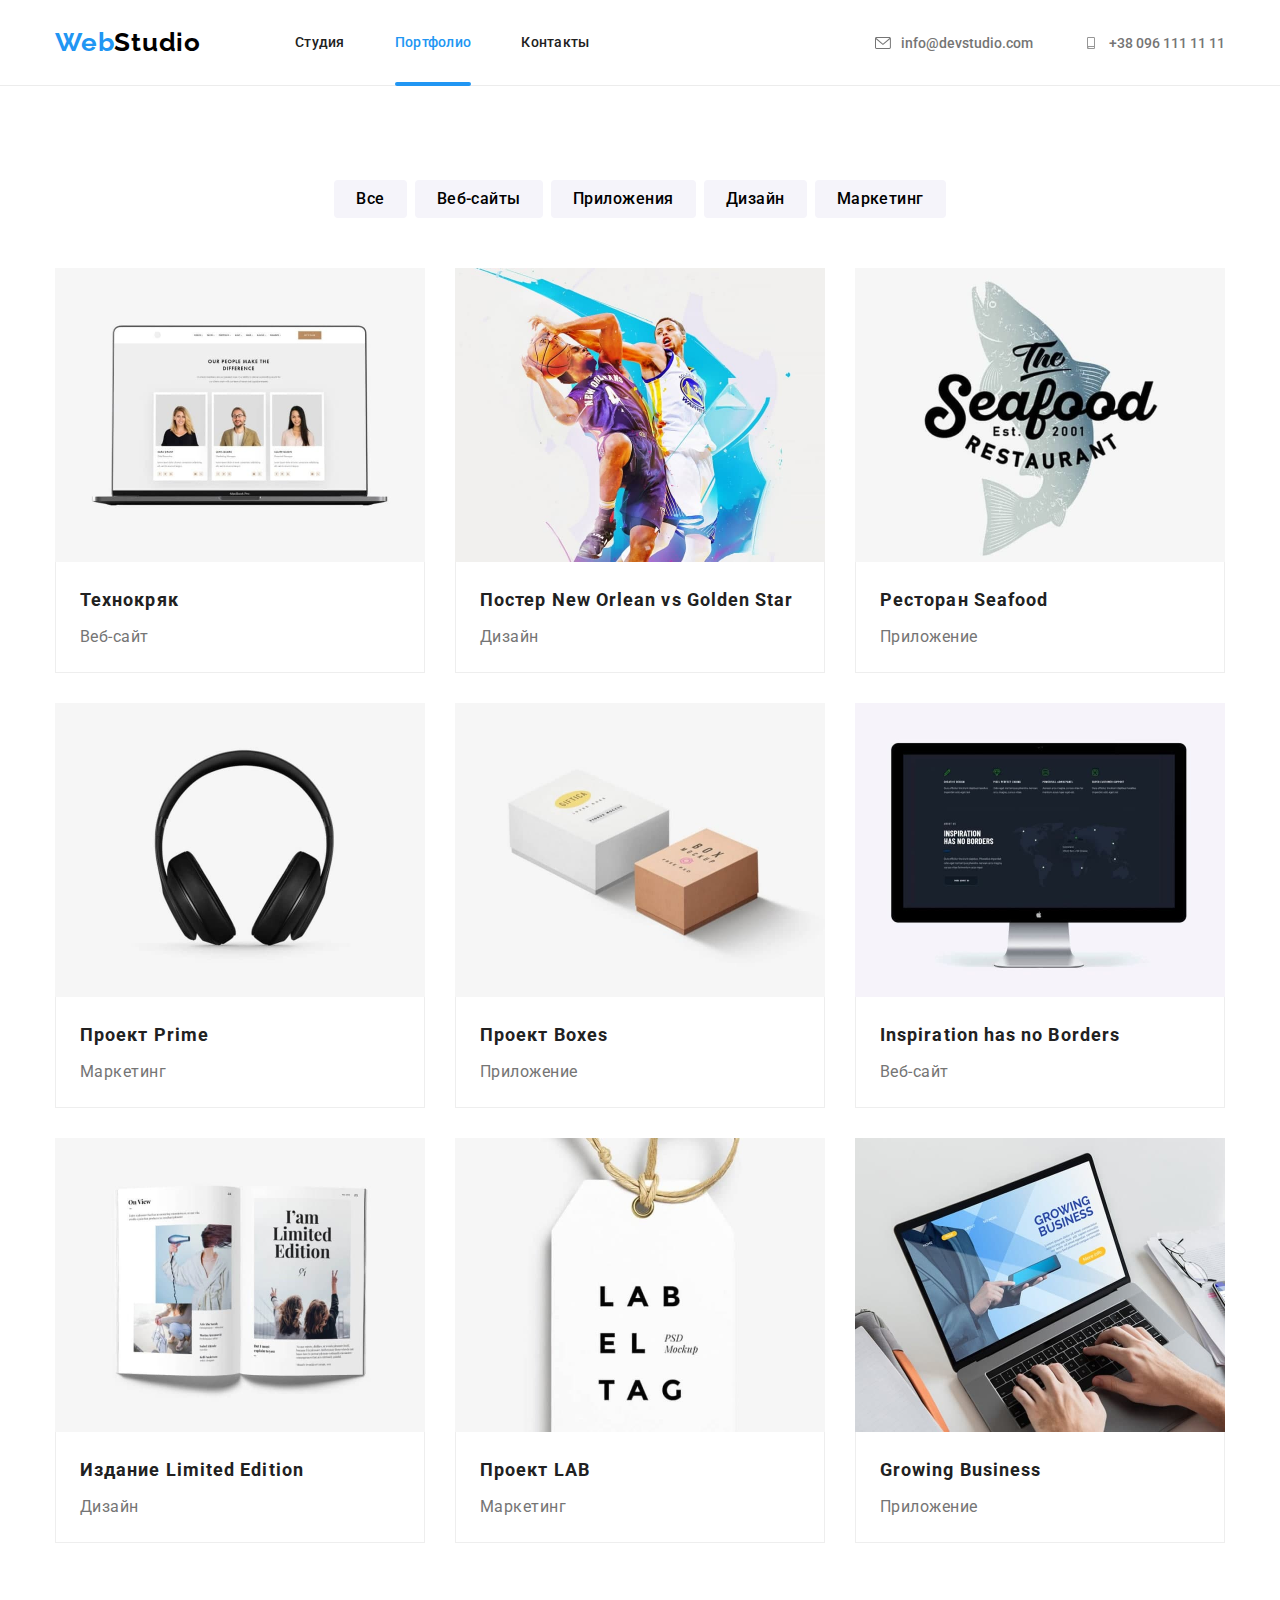
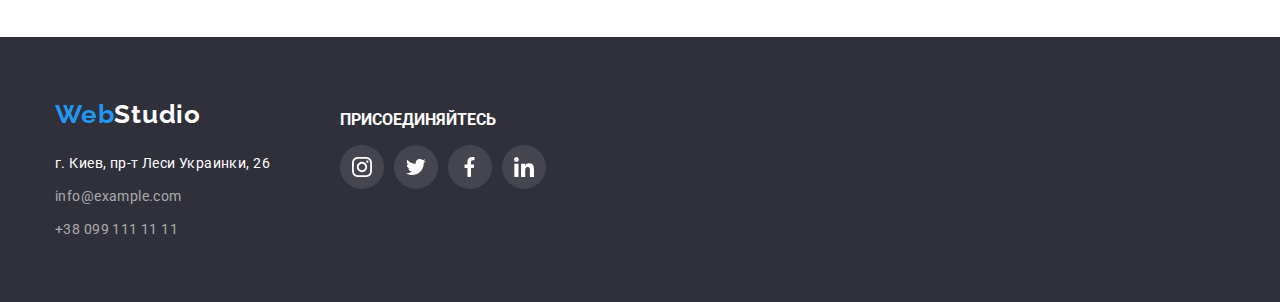
==== portfolio.html @ 5f4a39ab "taks" ====
<!DOCTYPE html>
<html lang="en">
  <head>
    <meta charset="UTF-8" />
    <meta http-equiv="X-UA-Compatible" content="IE=edge" />
    <meta name="viewport" content="width=device-width, initial-scale=1.0" />
    <title>Document</title>
    <link
      rel="stylesheet"
      href="https://cdnjs.cloudflare.com/ajax/libs/modern-normalize/1.1.0/modern-normalize.css"
      integrity="sha512-Y0MM+V6ymRKN2zStTqzQ227DWhhp4Mzdo6gnlRnuaNCbc+YN/ZH0sBCLTM4M0oSy9c9VKiCvd4Jk44aCLrNS5Q=="
      crossorigin="anonymous"
      referrerpolicy="no-referrer"
    />
    <link
      rel="stylesheet"
      href="https://cdnjs.cloudflare.com/ajax/libs/animate.css/4.1.1/animate.min.css"
    />

    <link rel="stylesheet" href="./css/styles-new.css" />
  </head>
  <body>
    <header class="header">
      <div class="container header-info">
        <nav class="menu">
          <a class="webstudio" href="./index.html"
            >Web<span class="colorstudio-top">Studio</span></a
          >
          <ul class="ul-menu">
            <li class="li-head-button">
              <a class="head-button" href="./index.html">Студия</a>
            </li>
            <li class="li-head-button">
              <a class="head-button active" href="./portfolio.html"
                >Портфолио</a
              >
            </li>
            <li class="li-head-button">
              <a class="head-button" href="">Контакты</a>
            </li>
          </ul>
        </nav>

        <ul class="head-cotacts">
          <li class="head-cotacts-li">
            <a class="contacts-top" href="mailto:info@devstudio.com">
              <svg class="icons-contacts">
                <use class="test" href="./img/symbol-defs.svg#icon-mail"></use>
              </svg>
              info@devstudio.com
            </a>
          </li>
          <li class="head-cotacts-li">
            <a class="contacts-top" href="tel:+380961111111">
              <svg class="icons-contacts">
                <use
                  class="test"
                  href="./img/symbol-defs.svg#icon-phone-norm"
                ></use>
              </svg>
              +38 096 111 11 11
            </a>
          </li>
        </ul>
      </div>
    </header>

    <main>
      <section class="section portfolio">
        <div class="container">
          <ul class="button-list">
            <li class="button-li">
              <button class="button-class" type="button">Все</button>
            </li>
            <li class="button-li">
              <button class="button-class" type="button">Веб-сайты</button>
            </li>
            <li class="button-li">
              <button class="button-class" type="button">Приложения</button>
            </li>
            <li class="button-li">
              <button class="button-class" type="button">Дизайн</button>
            </li>
            <li class="button-li">
              <button class="button-class" type="button">Маркетинг</button>
            </li>
          </ul>

          <ul class="pic-list">
            <li class="portfolio-box">
              <a>
                <div class="portfolio-box-div animate__animated">
                  <img
                    class="portfolio-box-img"
                    src="./img/technokryak.jpg"
                    alt="technokryak pic"
                    width="370"
                    height="294"
                  />
                  <div
                    class="image-overlay animate__animated animate__slideInUp"
                  >
                    <p class="portfolio-pic-hover-p">
                      Технокряк это современная площадка распространения
                      коронавируса. Компании используют эту платформу для
                      цифрового шпионажа и атак на защищённые сервера
                      конкурентов.
                    </p>
                  </div>
                </div>
                <div class="box-text">
                  <h3 class="h3-pics">Технокряк</h3>
                  <p class="p-pics">Веб-сайт</p>
                </div>
              </a>
            </li>
            <li class="portfolio-box">
              <a>
                <div class="portfolio-box-div animate__animated">
                  <img
                    class="portfolio-box-img"
                    src="./img/poster.jpg"
                    alt="poster pic"
                    width="370"
                    height="294"
                  />
                  <div
                    class="image-overlay animate__animated animate__slideInUp"
                  >
                    <p class="portfolio-pic-hover-p">
                      Технокряк это современная площадка распространения
                      коронавируса. Компании используют эту платформу для
                      цифрового шпионажа и атак на защищённые сервера
                      конкурентов.
                    </p>
                  </div>
                </div>
                <div class="box-text">
                  <h3 class="h3-pics">Постер New Orlean vs Golden Star</h3>
                  <p class="p-pics">Дизайн</p>
                </div>
              </a>
            </li>
            <li class="portfolio-box">
              <a>
                <div class="portfolio-box-div animate__animated">
                  <img
                    class="portfolio-box-img"
                    src="./img/seafood.jpg"
                    alt="seafood pic"
                    width="370"
                    height="294"
                  />
                  <div
                    class="image-overlay animate__animated animate__slideInUp"
                  >
                    <p class="portfolio-pic-hover-p">
                      Технокряк это современная площадка распространения
                      коронавируса. Компании используют эту платформу для
                      цифрового шпионажа и атак на защищённые сервера
                      конкурентов.
                    </p>
                  </div>
                </div>

                <div class="box-text">
                  <h3 class="h3-pics">Ресторан Seafood</h3>
                  <p class="p-pics">Приложение</p>
                </div>
              </a>
            </li>
            <li class="portfolio-box">
              <a>
                <div class="portfolio-box-div animate__animated">
                  <img
                    class="portfolio-box-img"
                    src="./img/headphones.jpg"
                    alt="headphones pic"
                    width="370"
                    height="294"
                  />
                  <div
                    class="image-overlay animate__animated animate__slideInUp"
                  >
                    <p class="portfolio-pic-hover-p">
                      Технокряк это современная площадка распространения
                      коронавируса. Компании используют эту платформу для
                      цифрового шпионажа и атак на защищённые сервера
                      конкурентов.
                    </p>
                  </div>
                </div>

                <div class="box-text">
                  <h3 class="h3-pics">Проект Prime</h3>
                  <p class="p-pics">Маркетинг</p>
                </div>
              </a>
            </li>
            <li class="portfolio-box">
              <a>
                <div class="portfolio-box-div animate__animated">
                  <img
                    class="portfolio-box-img"
                    src="./img/boxes.jpg"
                    alt="boxes pic"
                    width="370"
                    height="294"
                  />
                  <div
                    class="image-overlay animate__animated animate__slideInUp"
                  >
                    <p class="portfolio-pic-hover-p">
                      Технокряк это современная площадка распространения
                      коронавируса. Компании используют эту платформу для
                      цифрового шпионажа и атак на защищённые сервера
                      конкурентов.
                    </p>
                  </div>
                </div>

                <div class="box-text">
                  <h3 class="h3-pics">Проект Boxes</h3>
                  <p class="p-pics">Приложение</p>
                </div>
              </a>
            </li>
            <li class="portfolio-box">
              <a>
                <div class="portfolio-box-div animate__animated">
                  <img
                    class="portfolio-box-img"
                    src="./img/appletop.jpg"
                    alt="appletop pic"
                    width="370"
                    height="294"
                  />
                  <div
                    class="image-overlay animate__animated animate__slideInUp"
                  >
                    <p class="portfolio-pic-hover-p">
                      Технокряк это современная площадка распространения
                      коронавируса. Компании используют эту платформу для
                      цифрового шпионажа и атак на защищённые сервера
                      конкурентов.
                    </p>
                  </div>
                </div>

                <div class="box-text">
                  <h3 class="h3-pics">Inspiration has no Borders</h3>
                  <p class="p-pics">Веб-сайт</p>
                </div>
              </a>
            </li>
            <li class="portfolio-box">
              <a>
                <div class="portfolio-box-div animate__animated">
                  <img
                    class="portfolio-box-img"
                    src="./img/book.jpg"
                    alt="book pic"
                    width="370"
                    height="294"
                  />
                  <div
                    class="image-overlay animate__animated animate__slideInUp"
                  >
                    <p class="portfolio-pic-hover-p">
                      Технокряк это современная площадка распространения
                      коронавируса. Компании используют эту платформу для
                      цифрового шпионажа и атак на защищённые сервера
                      конкурентов.
                    </p>
                  </div>
                </div>

                <div class="box-text">
                  <h3 class="h3-pics">Издание Limited Edition</h3>
                  <p class="p-pics">Дизайн</p>
                </div>
              </a>
            </li>
            <li class="portfolio-box">
              <a>
                <div class="portfolio-box-div animate__animated">
                  <img
                    class="portfolio-box-img"
                    src="./img/tag.jpg"
                    alt="tag pic"
                    width="370"
                    height="294"
                  />
                  <div
                    class="image-overlay animate__animated animate__slideInUp"
                  >
                    <p class="portfolio-pic-hover-p">
                      Технокряк это современная площадка распространения
                      коронавируса. Компании используют эту платформу для
                      цифрового шпионажа и атак на защищённые сервера
                      конкурентов.
                    </p>
                  </div>
                </div>

                <div class="box-text">
                  <h3 class="h3-pics">Проект LAB</h3>
                  <p class="p-pics">Маркетинг</p>
                </div>
              </a>
            </li>
            <li class="portfolio-box">
              <a>
                <div class="portfolio-box-div animate__animated">
                  <img
                    class="portfolio-box-img"
                    src="./img/laptop.jpg"
                    alt="laptop pic"
                    width="370"
                    height="294"
                  />
                  <div
                    class="image-overlay animate__animated animate__slideInUp"
                  >
                    <p class="portfolio-pic-hover-p">
                      Технокряк это современная площадка распространения
                      коронавируса. Компании используют эту платформу для
                      цифрового шпионажа и атак на защищённые сервера
                      конкурентов.
                    </p>
                  </div>
                </div>

                <div class="box-text">
                  <h3 class="h3-pics">Growing Business</h3>
                  <p class="p-pics">Приложение</p>
                </div>
              </a>
            </li>
          </ul>
        </div>
      </section>
    </main>

    <footer class="podval">
      <div class="container footer-con">
        <div class="div-button-and-adress">
          <a class="lowwebstudio" href="./index.html"
            >Web<span class="webstudio-low">Studio</span></a
          >

          <address>
            <ul class="footer-adress">
              <li class="addr-prop">
                <p>г. Киев, пр-т Леси Украинки, 26</p>
              </li>

              <li class="li-footer">
                <a class="footer-adress-prop" href="mailto:info@devstudio.com"
                  >info@example.com</a
                >
              </li>

              <li class="li-footer">
                <a class="footer-adress-prop" href="tel:+380961111111"
                  >+38 099 111 11 11</a
                >
              </li>
            </ul>
          </address>
        </div>
        <div class="join-us">
          <p class="p-join-us">ПРИСОЕДИНЯЙТЕСЬ</p>
          <ul class="social-links-list-footer">
            <li>
              <a class="buttons-social-links-footer" href="">
                <svg class="icons-social-links-footer">
                  <use href="./img/symbol-defs.svg#icon-instagram"></use>
                </svg>
              </a>
            </li>
            <li>
              <a class="buttons-social-links-footer" href="">
                <svg class="icons-social-links-footer">
                  <use href="./img/symbol-defs.svg#icon-twitter"></use>
                </svg>
              </a>
            </li>
            <li>
              <a class="buttons-social-links-footer" href="">
                <svg class="icons-social-links-footer">
                  <use href="./img/symbol-defs.svg#icon-fbook"></use>
                </svg>
              </a>
            </li>
            <li>
              <a class="buttons-social-links-footer" href="">
                <svg class="icons-social-links-footer">
                  <use href="./img/symbol-defs.svg#icon-in"></use>
                </svg>
              </a>
            </li>
          </ul>
        </div>
      </div>
    </footer>
  </body>
</html>
---- css/styles-new.css ----
/*  =============TECH PART==============  */

@import url("https://fonts.googleapis.com/css2?family=Raleway:wght@700&family=Roboto:wght@400;500;700;900&display=swap");
:root {
  --black-color: black;
  --white-color: #ffffff;
  --hover-color: #2196f3;
  --h-color: #212121;
  --bg-color: #2f303a;
  --border-solid: #ececec;
  --content-color: #757575;
  --color-boxshadow: rgba(0, 0, 0, 0.15);
  --our-team-bg: #f5f4fa;
  --button-color: #2196f3;
  --button-hover: #188ce8;
  --footer-contacts: rgba(255, 255, 255, 0.6);
  --box-shadow-one: rgba(0, 0, 0, 0.12);
  --box-shadow-two: rgba(0, 0, 0, 0.14);
  --box-shadow-three: rgba(0, 0, 0, 0.2);
  --footer-links-bg: rgba(255, 255, 255, 0.1);
  --for-small-pics: #afb1b8;
}

*,
*::after,
*::before {
  box-sizing: border-box;
}

h1,
h2,
h3,
h4,
h5,
h6,
p {
  margin-top: 0;
}

.list {
  list-style: none;
  padding-left: 0;
  margin: 0;
}

.link {
  text-decoration: none;
  color: inherit;
}

img {
  display: block;
  max-width: 100%;
  height: auto;
}

ul {
  list-style-type: none;
  margin-top: 0px;
  margin-bottom: 0px;
  margin-left: 0; /* Отступ слева в браузере IE и Opera */
  padding-left: 0; /* Отступ слева в браузере Firefox, Safari, Chrome */
}

p {
  display: block;
  margin-block-start: 0;
  margin-block-end: 0;
  margin-inline-start: 0px;
  margin-inline-end: 0px;
  font-family: -apple-system, BlinkMacSystemFont, "Segoe UI", Roboto, Oxygen,
    Ubuntu, Cantarell, "Open Sans", "Helvetica Neue", sans-serif;
  letter-spacing: 3%;
}

body {
  font-family: "Roboto", sans-serif;
  color: var(--black-color);
  text-decoration: none;
}
/*color for 2 pages*/

.visually-hidden {
  position: absolute !important;
  clip: rect(1px 1px 1px 1px); /* IE6, IE7 */
  clip: rect(1px, 1px, 1px, 1px);
  padding: 0 !important;
  border: 0 !important;
  height: 1px !important;
  width: 1px !important;
  overflow: hidden;
}

.container {
  width: 1200px;
  margin-left: auto;
  margin-right: auto;
  padding-left: 15px;
  padding-right: 15px;
}

.section {
  padding-top: 94px;
  padding-bottom: 94px;
}

h2 {
  font-family: Roboto;
  font-style: normal;
  font-weight: bold;
  font-size: 36px;
  line-height: 136%;
  letter-spacing: 0.03em;
  white-space: nowrap;
  color: var(--h-color);
  display: flex;
  justify-content: center;
  margin-bottom: 50px;
}

/*  =============END TECH PART==============  */

/*  =============HEAD PART==============  */

.header {
  border-bottom: solid var(--border-solid) 1px;
  padding-bottom: 0px;
  padding-top: 0px;
}

.header-info {
  display: flex;
  align-items: center;
  justify-content: space-between;
}

.menu {
  display: flex;
  padding-top: 25px;
  padding-bottom: 25px;
}

.head-cotacts {
  display: flex;
  padding-top: 32px;
  padding-bottom: 32px;
}

.head-cotacts-li {
  margin-right: 50px;
}

.head-cotacts-li:last-child {
  margin-right: 0px;
}

.head-button {
  text-decoration: none;
  font-family: Roboto;
  font-style: normal;
  font-weight: 500;
  line-height: 136%;
  letter-spacing: 0.02em;
  font-size: 14px;
  color: var(--h-color);

  display: flex;
  transition-property: color;
  transition-duration: 250ms;
  transition-timing-function: cubic-bezier(0.4, 0, 0.2, 1);
}

.active {
  color: var(--hover-color);
  text-decoration: none;
  font-family: Roboto;
  font-style: normal;
  font-weight: 500;
  line-height: 136%;
  letter-spacing: 0.02em;
  font-size: 14px;
}

.active::after {
  display: block;
  position: absolute;
  left: 0; /*изменить на right:0;, чтобы изменить направление подчёркивания */
  width: 0; /*задаём длинну линии до наведения курсора*/
  height: 2px; /*задаём ширину линии*/
  background-color: var(--button-color); /*задаём цвет линии*/
  content: "";
  height: 4px;
  top: 49px;
  width: 100%;
  transition: width;
  border-radius: 2px;
}

.head-button:hover,
.head-button:focus {
  color: var(--hover-color);
}

.li-head-button {
  margin-right: 50px;
  display: flex;
  position: relative;
}

.li-head-button:last-child {
  margin-right: 0px;
}

.ul-menu {
  display: flex;
  align-items: center;
  padding-left: 0;
  margin: 0px;
}

.li-menu {
  display: flex;
  justify-content: space-between;
}

.contacts-top {
  color: var(--content-color);
  white-space: nowrap;
  text-decoration: none;
  font-size: 14px;
  font-weight: 500;
  display: flex;
  justify-content: center;
  align-items: center;
  transition-property: color;
  transition-duration: 250ms;
  transition-timing-function: cubic-bezier(0.4, 0, 0.2, 1);
}

.contacts-top:hover,
.contacts-top:focus {
  color: var(--hover-color);
}

.contacts-top:hover .icons-contacts {
  fill: var(--hover-color);
}

.contacts-top:focus .icons-contacts {
  fill: var(--hover-color);
}

.active {
  color: var(--hover-color);
}

.webstudio {
  text-decoration: none;
  font-family: Raleway;
  font-style: normal;
  font-weight: bold;
  font-size: 26px;
  line-height: 136%;
  letter-spacing: 0.03em;
  color: var(--hover-color);
  display: flex;
}

.colorstudio-top {
  color: var(--black-color);
  margin-right: 94px;
}

.icons-contacts {
  width: 16px;
  height: 12px;
  margin-right: 10px;
  fill: var(--content-color);
  transition-property: fill;
  transition-duration: 250ms;
  transition-timing-function: cubic-bezier(0.4, 0, 0.2, 1);
}

.icons-contacts:hover {
  fill: var(--hover-color);
}

/*  =============END HEAD PART==============  */

/*  =============HERO PART==============  */

.button-main {
  background: var(--button-color);
  box-shadow: 0px 4px 4px var(--color-boxshadow);
  border-radius: 4px;
  cursor: pointer;
  font-family: Roboto;
  font-style: normal;
  font-weight: 500;
  font-size: 16px;
  line-height: 187%;
  white-space: nowrap;
  text-align: center;
  letter-spacing: 0.03em;
  border: 0px;
  color: var(--white-color);
  width: 200px;
  height: 50px;
}

.button-main:hover {
  background: #188ce8;
  box-shadow: 0px 4px 4px rgba(0, 0, 0, 0.15);
  border-radius: 4px;
}

.hero-content {
  padding-left: 250px;
  padding-right: 250px;
  display: flex;
  flex-direction: column;
  align-items: center;
  justify-content: space-between;
}

.hero-section {
  background-image: linear-gradient(rgba(255, 255, 255, 0), rgba(0, 0, 0, 0.4)),
    url("/img/hero-bg.jpeg");
  background-size: cover;
  padding-top: 200px;
  padding-bottom: 200px;
}

.texthello {
  font-family: Roboto;
  font-style: normal;
  font-weight: 900;
  font-size: 44px;
  line-height: 136%;
  margin-bottom: 30px;
  text-align: center;
  letter-spacing: 0.06em;
  text-transform: uppercase;
  color: var(--white-color);
}

/*  =========MODAL PART==============  */

.backdrop {
  position: fixed;
  top: 0;
  left: 0;
  z-index: 100;
  width: 100%;
  height: 100%;
  background-color: rgba(0, 0, 0, 0.5);

  opacity: 1;
  visibility: visible;
  pointer-events: auto;

  transition: opacity 500ms linear, visibility 500ms linear;
}



.backdrop.is-hidden {
  opacity: 0;
  visibility: hidden;
  pointer-events: none;
}

.modal {
  position: absolute;
  top: 50%;
  left: 50%;
  transform: translate(-50%, -50%);
  width: 528px;
  height: 580px;
  background-color: #ffffff;
  padding: 40px;

}

.close-btn {
  position: absolute;
  display: flex;
  justify-content: center;
  align-items: center;
  top: 8px;
  right: 8px;
  width: 30px;
  height: 30px;
  border-radius: 50%;
  border: 1px solid rgba(0, 0, 0, 0.1);
  background-color: transparent;
  cursor: pointer;
  padding: 0;
}

.modal-button-close-prop {
  fill: var(--black-color);
  display: inline;
  width: 11px;
  height: 11px;
  margin: 0px;
}

.modal-form {
  display: flex;
  flex-direction: column;
  justify-content: center;
  align-content: center;

}

.modal-form .modal-form-btn {
  align-items: center;
}



.modal-form-head {
  font-family: Roboto;
  font-style: normal;
  font-weight: bold;
  font-size: 20px;
  line-height: 23px;
  text-align: center;
  letter-spacing: 0.03em;
  color: var(--h-color);
  margin-bottom: 12px;
}


.modal-form-field {
  font-family: Roboto;
font-style: normal;
font-weight: normal;
font-size: 12px;
line-height: 14px;
letter-spacing: 0.01em;
color: var(--content-color);

}

.modal-form-field + .modal-form-field {
  margin-top: 10px;
}

.modal-form-field-content {
  display: block;
  position: relative;
  margin-top: 4px;

}

.modal-form-input {
  width: 100%;
  height: 40px;
  border: 1px solid #303030;
  padding-left: 42px;
  transition: border-color 250ms linear;
}

.modal-form-input:focus {
  outline: none;
  border-color: var(--accent-color);
}



.modal-input-icons {
  position: absolute;
  left: 12px;
  top: 50%;
  transform: translateY(-50%);
  width: 18px;
  height: 18px;
  transition: background-color 250ms linear;
  fill: var(--h-color);
}

.modal-form-input:focus + .modal-form-icon {
  background-color: var(--accent-color);
}

.modal-form-message {
  width: 100%;
  height: 120px;
  resize: none;
  margin-top: 6px;
  padding: 12px 16px 12px 16px;
  transition: border-color 250ms linear;
  margin-bottom: 20px;
}

.modal-form-message:focus {
  outline: none;
  border-color: var(--accent-color);
}

.modal-form-message::placeholder {
  color: rgba(117, 117, 117, 0.5);
}

.modal-form-check-label::before {
  display: block;
  content: "";
  width: 20px;
  height: 20px;
  cursor: pointer;
  border: 1px solid #303030;
}



/*  =========END MODAL PART==============  */

/*  =============END HERO PART==============  */

/*  =============OUR BENEFITS PART==============  */

.our-benefits {
  padding-bottom: 0px;
}

.menu-feature {
  display: flex;
  justify-content: center;
  margin-left: -30px;
  margin-top: -30px;
}

.li-menu-feature {
  display: flex;
  justify-content: flex-start;
  flex-wrap: wrap;
  margin-left: 30px;
  margin-top: 30px;
  flex-basis: calc((100% - 120px) / 4);
}

.feature {
  font-family: Roboto;
  font-style: normal;
  font-weight: bold;
  font-size: 14px;
  line-height: 136%;
  white-space: nowrap;
  letter-spacing: 0.03em;
  text-transform: uppercase;
  color: var(--h-color);
  display: flex;
  justify-content: flex-start;
  margin-top: 30px;
  margin-bottom: 10px;
}

.social-links-list {
  display: flex;
  justify-content: space-between;
  flex-direction: row;
}

.div-feature-icons {
  display: flex;
  width: 270px;
  height: 120px;
  background-color: var(--our-team-bg);
  padding: 25px 102px 25px 102px;
}

.p-benefits-content {
  font-family: Roboto;
  font-style: normal;
  font-weight: normal;
  font-size: 14px;
  line-height: 171%;
  letter-spacing: 0.03em;
  color: var(--content-color);
}

/*  =============END OUR BENEFITS PART==============  */

/*  =============WHAT ARE WE DO PART==============  */

.whatarewedo-list {
  display: flex;
  justify-content: center;
  flex-wrap: wrap;
  margin-left: -30px;
  margin-top: -30px;
}

.whatarewedo-list-li {
  display: flex;
  flex-wrap: wrap;
  margin-left: 30px;
  margin-top: 30px;
  flex-basis: calc((100% - 90px) / 3);
  position: relative;
}

.whatarewedo-list-li-div {
  width: 100%;
  height: 70px;
  position: absolute;
  top: 224px;
  background: rgba(47, 48, 58, 0.8);
  display: flex;
  justify-content: center;
  align-items: center;
}
.whatarewedo-list-li-div-p {
  text-transform: uppercase;
  font-family: Roboto;
  font-style: normal;
  font-weight: bold;
  font-size: 14px;
  line-height: 16px;
  text-align: center;
  letter-spacing: 0.03em;
  color: var(--white-color);
}
/*  =============END WHAT ARE WE DO PART==============  */

/*  =============OUR TEAM PART==============  */
.sectionourteam {
  background-color: var(--our-team-bg);
}

.menu-people {
  display: flex;
  flex-wrap: wrap;
  margin-left: -30px;
  margin-top: -30px;
}

.name-box {
  background: var(--white-color);
  box-shadow: 0px 1px 3px var(--box-shadow-one),
    0px 1px 1px var(--box-shadow-two), 0px 2px 1px var(--box-shadow-three);
  border-radius: 0px 0px 4px 4px;
  margin-left: 30px;
  margin-top: 30px;
  flex-basis: calc((100% - 120px) / 4);
}

.div-name-box {
  padding: 30px 32px 30px 32px;
}

.name {
  font-family: Roboto;
  font-style: normal;
  font-weight: 500;
  font-size: 16px;
  line-height: 136%;
  /* identical to box height */
  white-space: nowrap;
  text-align: center;
  letter-spacing: 0.03em;
  margin-bottom: 10px;
  color: var(--h-color);
}

.position {
  font-family: Roboto;
  font-style: normal;
  font-weight: normal;
  font-size: 16px;
  line-height: 136%;
  white-space: nowrap;
  text-align: center;
  letter-spacing: 0.03em;
  color: var(--content-color);
  margin-bottom: 16px;
}

.icons-social-links {
  fill: var(--for-small-pics);
  width: 20px;
  height: 20px;
}

.social-links-list {
  margin-right: 10px;
}

.social-links-list:last-child {
  margin-right: 0px;
}

.buttons-social-links:hover .icons-social-links {
  fill: var(--white-color);
}

/*  =============END OUR TEAM PART==============  */

/*  =============OUR CLIENTS PART==============  */

.section-clients {
  display: flex;
  flex-wrap: wrap;
  margin-left: -30px;
  margin-top: -30px;
}

.client-links {
  display: flex;
  justify-content: center;
  align-items: center;
  margin-left: 30px;
  margin-top: 30px;
  flex-basis: calc((100% - 180px) / 6);
}

.icons-clients {
  width: 106px;
  height: 60px;
  fill: var(--for-small-pics);
  display: flex;
  transition-property: fill, border;
  transition-duration: 250ms;
  transition-timing-function: cubic-bezier(0.4, 0, 0.2, 1);
}

.client-links-border {
  width: 170px;
  height: 92px;
  border: 1px solid var(--for-small-pics);
  border-radius: 4px;
  display: flex;
  justify-content: center;
  align-items: center;
  transition-property: fill, border;
  transition-duration: 250ms;
  transition-timing-function: cubic-bezier(0.4, 0, 0.2, 1);
}

.client-links:hover .client-links-border .icons-clients {
  fill: var(--hover-color);
}

.client-links-border:hover {
  border: 1px solid var(--hover-color);
}

.buttons-social-links {
  padding: 0;
  border: none;
  border-radius: 50%;
  width: 44px;
  height: 44px;
  background-color: var(--white-color);
  display: flex;
  justify-content: center;
  align-items: center;
  cursor: pointer;
  transition-property: background-color, fill;
  transition-duration: 250ms;
  transition-timing-function: cubic-bezier(0.4, 0, 0.2, 1);
}

.buttons-social-links:hover {
  background-color: var(--hover-color);
}

/*  =============END OUR CLIENTS PART==============  */

/*  =============FOOTER PART==============  */
.podval {
  background-color: var(--bg-color);
}

.footer-con {
  padding-top: 60px;
  padding-bottom: 60px;
  display: flex;
  background-color: var(--bg-color);
}

.div-button-and-adress {
  margin-right: 70px;
}

.lowwebstudio {
  text-decoration: none;
  font-family: Raleway;
  font-style: normal;
  font-weight: bold;
  font-size: 26px;
  line-height: 136%;
  /* identical to box height */
  display: flex;
  letter-spacing: 0.03em;
  color: var(--hover-color);
}

.webstudio-low {
  color: white;
}

.addr-prop {
  font-family: Roboto;
  font-style: normal;
  font-weight: normal;
  font-size: 14px;
  line-height: 171%;
  /* or 171% */
  letter-spacing: 0.03em;
  color: var(--white-color);
  transition-property: color;
  transition-duration: 250ms;
}

.footer-adress {
  margin-top: 20px;
}

.li-footer {
  margin-top: 9px;
}

.footer-adress-prop {
  text-decoration: none;
  font-family: Roboto;
  font-style: normal;
  font-weight: normal;
  font-size: 14px;
  line-height: 171%;
  letter-spacing: 0.03em;
  color: var(--footer-contacts);
  transition-timing-function: cubic-bezier(0.4, 0, 0.2, 1);
}
/* footer end*/

.footer-adress-prop:hover,
.footer-adress-prop:focus {
  color: var(--hover-color);
}

.p-join-us {
  width: 145px;
  height: 16px;
  font-weight: 700;
  line-height: 136%;
  margin-bottom: 20px;
  color: var(--white-color);
  margin-top: 12px;
}

.buttons-social-links-footer {
  padding: 0;
  border: none;
  border-radius: 50%;
  width: 44px;
  height: 44px;
  background-color: var(--footer-links-bg);
  display: flex;
  justify-content: center;
  align-items: center;
  cursor: pointer;
  margin-right: 10px;
  transition-property: background-color;
  transition-duration: 250ms;
  transition-timing-function: cubic-bezier(0.4, 0, 0.2, 1);
}

.social-links-list-footer {
  display: flex;
  padding: 0px;
}

.icons-social-links-footer {
  fill: var(--white-color);
  width: 20px;
  height: 20px;
  transition-property: color;
  transition-duration: 250ms;
  transition-timing-function: cubic-bezier(0.4, 0, 0.2, 1);
}

.buttons-social-links-footer:hover {
  background-color: var(--hover-color);
}

/*=============================PORTFOLIO===================================*/

.button-class {
  background: var(--our-team-bg);
  border-radius: 4px;
  font-family: Roboto;
  font-style: normal;
  font-weight: 500;
  font-size: 16px;
  line-height: 162%;
  /* identical to box height, or 162% */
  padding: 6px 22px 6px 22px;
  text-align: center;
  letter-spacing: 0.03em;
  border: 0px;
  color: var(--black-color);
  cursor: pointer;
  transition-property: background, color, box-shadow, border-radius;
  transition-duration: 250ms;
  transition-timing-function: cubic-bezier(0.4, 0, 0.2, 1);
}

.button-class:hover,
.button-class:focus {
  background: var(--hover-color);
  /* shadow-middle */
  color: white;
  box-shadow: 0px 3px 1px rgba(0, 0, 0, 0.1), 0px 1px 2px rgba(0, 0, 0, 0.08),
    0px 2px 2px var(--box-shadow-one);
  border-radius: 4px;
  padding: 6px 22px 6px 22px;
}

.h3-pics {
  font-family: Roboto;
  font-style: normal;
  font-weight: bold;
  font-size: 18px;
  line-height: 200%;
  /* identical to box height, or 200% */
  margin: 0;
  letter-spacing: 0.06em;
  color: var(--h-color);
  margin-bottom: 4px;
}

.p-pics {
  font-family: Roboto;
  font-style: normal;
  font-weight: normal;
  font-size: 16px;
  line-height: 187%;
  /* identical to box height, or 187% */
  letter-spacing: 0.03em;
  color: var(--content-color);
}

.podval-portfolio {
  background: var(--bg-color);
}

.button-list {
  display: flex;
  justify-content: center;
  margin-bottom: 50px;
}

.button-li {
  margin-right: 8px;
}

.button-li:last-child {
  margin-right: 0px;
}

.pic-list {
  display: flex;
  flex-wrap: wrap;
  margin-top: -30px;
  margin-left: -30px;
}

.portfolio-box {
  background: var(--white-color);
  margin-top: 30px;
  margin-left: 30px;
  flex-basis: calc((100% - 90px) / 3);
  transition-property: box-shadow, background;
  transition-duration: 250ms;
  transition-timing-function: cubic-bezier(0.4, 0, 0.2, 1);
  position: relative;
}

.portfolio-box:hover {
  box-shadow: 0px 1px 1px rgba(0, 0, 0, 0.12), 0px 4px 4px rgba(0, 0, 0, 0.06),
    1px 4px 6px rgba(0, 0, 0, 0.16);
}

.portfolio {
  padding-top: 94px;
}

.box-text {
  padding: 20px 24px 20px 24px;
  border-left: 1px solid #eeeeee;
  border-bottom: 1px solid #eeeeee;
  border-right: 1px solid #eeeeee;
}

.portfolio-box-div {
  display: flex;
  position: relative;
}

.portfolio-pic-hover-p {
  padding: 63px 24px 63px 24px;
  font-family: Roboto;
  font-style: normal;
  font-weight: normal;
  font-size: 18px;
  line-height: 156%;
  letter-spacing: 0.03em;
  color: #ffffff;
}

.image-overlay {
  position: absolute;
  bottom: 0;
  left: 0;
  right: 0;
  overflow: hidden;
  width: 100%;
  height: 0;
  background: rgba(33, 150, 243, 0.9);
  z-index: 9;
  transition-duration: 250ms;
  transition-timing-function: cubic-bezier(0.4, 0, 0.2, 1);
}

.portfolio-box:hover .image-overlay {
  opacity: 1;
  height: 100%;
  animation-play-state: running;
}

.modal-start-p {
  font-family: Roboto;
font-style: normal;
font-weight: bold;
font-size: 20px;
line-height: 23px;
text-align: center;
letter-spacing: 0.03em;

color: #212121;
}

.modal-input-name {
  width: 100%;
}

.custom-checkbox {
  position: absolute;
  z-index: -1;
  opacity: 0;
}

.custom-checkbox+label {
  display: inline-flex;
  align-items: center;
  user-select: none;
}

.custom-checkbox+label::before {
  content: '';
  display: inline-block;
  width: 1em;
  height: 1em;
  flex-shrink: 0;
  flex-grow: 0;
  border: 1px solid #adb5bd;
  border-radius: 0.25em;
  margin-right: 0.5em;
  background-repeat: no-repeat;
  background-position: center center;
  background-size: 50% 50%;
}

.custom-checkbox:not(:disabled):not(:checked)+label:hover::before {
  border-color: #b3d7ff;
}

.custom-checkbox:not(:disabled):active+label::before {
  background-color: #b3d7ff;
  border-color: #b3d7ff;
}

.custom-checkbox:focus+label::before {
  box-shadow: 0 0 0 0.2rem rgba(0, 123, 255, 0.25);
}

.custom-checkbox:focus:not(:checked)+label::before {
  border-color: #80bdff;
}

.custom-checkbox:checked+label::before {
  border-color: #0b76ef;
  background-color: #0b76ef;
  background-image: url(./img/symbol-defs#icon-checkmark);
}

.custom-checkbox:disabled+label::before {
  background-color: #e9ecef;
}

.modal-form-checkboxarea {
  margin-bottom: 30px;
  font-family: Roboto;
font-style: normal;
font-weight: normal;
font-size: 14px;
line-height: 171%;
/* identical to box height, or 171% */

letter-spacing: 0.03em;

color: var(--content-color);
}

.modal-form-btn {
  padding: 10px 56px 10px 56px;
  font-family: Roboto;
font-style: normal;
font-weight: bold;
font-size: 16px;
line-height: 187%;
/* identical to box height, or 187% */
background-color: var(--button-color);
letter-spacing: 0.06em;
width: 200px;
height: 50px;
border-radius: 4px;
border: 0px;
color: var(--white-color);


}

.modal-btn-kostil {
  display: flex;
  justify-content: center;
}
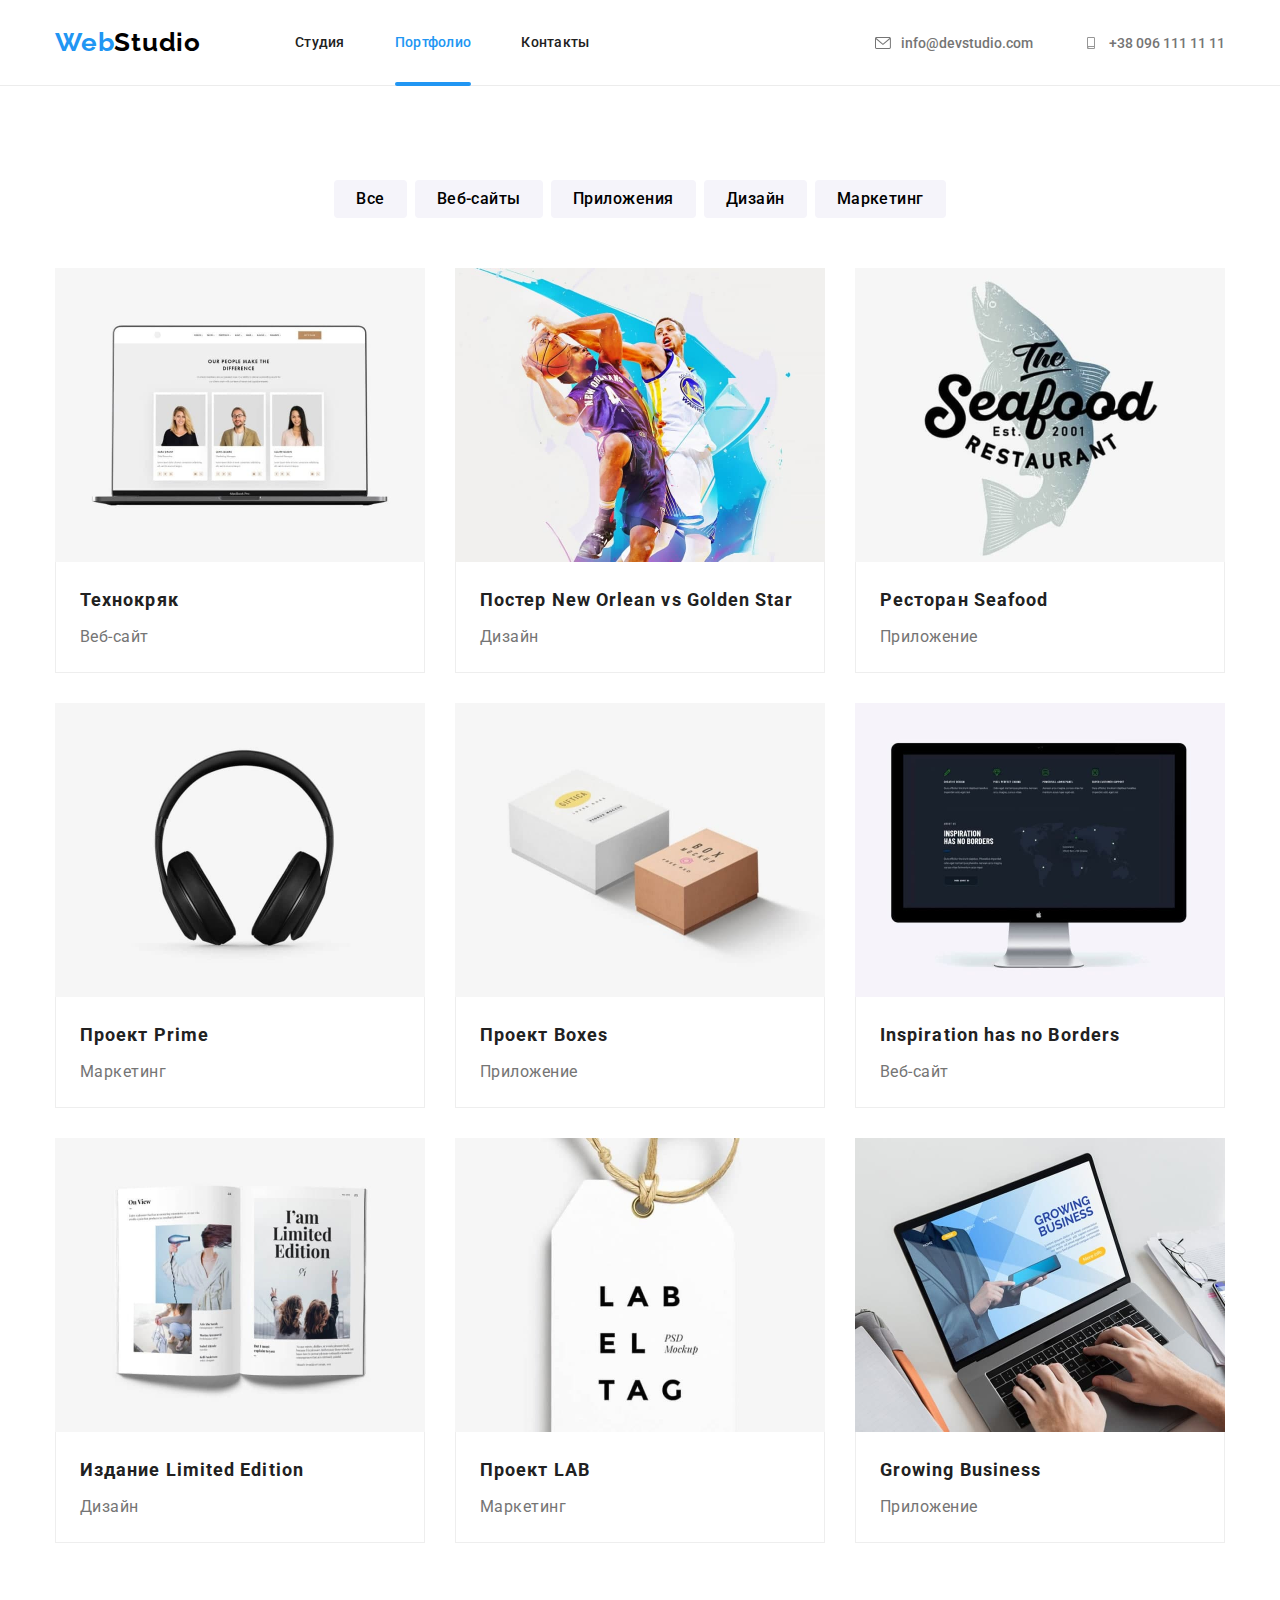
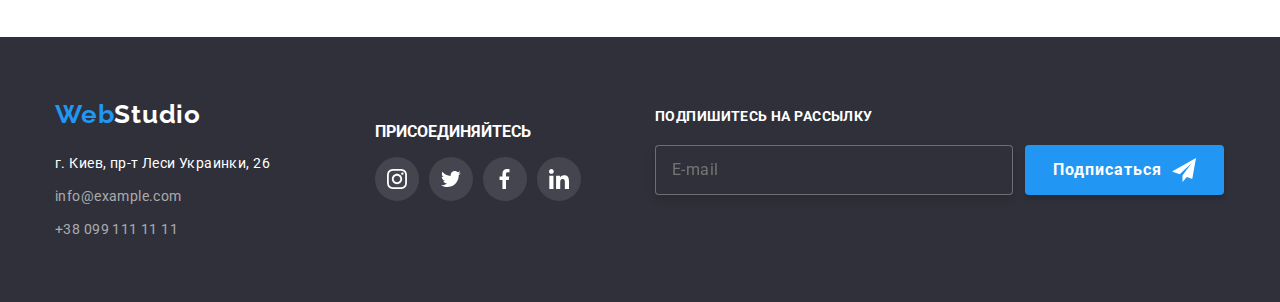
==== commit cef151b3: "forms 6.10 13:20" ====
--- a/portfolio.html
+++ b/portfolio.html
@@ -27,13 +27,12 @@
             >Web<span class="colorstudio-top">Studio</span></a
           >
           <ul class="ul-menu">
+            
             <li class="li-head-button">
-              <a class="head-button" href="./index.html">Студия</a>
+                <a class="head-button " href="./index.html">Студия</a>
             </li>
             <li class="li-head-button">
-              <a class="head-button active" href="./portfolio.html"
-                >Портфолио</a
-              >
+              <a class="head-button active" href="./portfolio.html">Портфолио</a>
             </li>
             <li class="li-head-button">
               <a class="head-button" href="">Контакты</a>
@@ -344,64 +343,94 @@
 
     <footer class="podval">
       <div class="container footer-con">
-        <div class="div-button-and-adress">
-          <a class="lowwebstudio" href="./index.html"
-            >Web<span class="webstudio-low">Studio</span></a
-          >
-
-          <address>
-            <ul class="footer-adress">
-              <li class="addr-prop">
-                <p>г. Киев, пр-т Леси Украинки, 26</p>
-              </li>
-
-              <li class="li-footer">
-                <a class="footer-adress-prop" href="mailto:info@devstudio.com"
-                  >info@example.com</a
+
+        <div class="footer-left-side">
+          <ul class="footer-ul-left-side">
+            <li class="footer-left-side-li">
+              <div class="div-button-and-adress">
+                <a class="lowwebstudio" href="./index.html"
+                  >Web<span class="webstudio-low">Studio</span></a
                 >
-              </li>
-
-              <li class="li-footer">
-                <a class="footer-adress-prop" href="tel:+380961111111"
-                  >+38 099 111 11 11</a
-                >
-              </li>
-            </ul>
-          </address>
-        </div>
-        <div class="join-us">
-          <p class="p-join-us">ПРИСОЕДИНЯЙТЕСЬ</p>
-          <ul class="social-links-list-footer">
-            <li>
-              <a class="buttons-social-links-footer" href="">
-                <svg class="icons-social-links-footer">
-                  <use href="./img/symbol-defs.svg#icon-instagram"></use>
-                </svg>
-              </a>
-            </li>
-            <li>
-              <a class="buttons-social-links-footer" href="">
-                <svg class="icons-social-links-footer">
-                  <use href="./img/symbol-defs.svg#icon-twitter"></use>
-                </svg>
-              </a>
-            </li>
-            <li>
-              <a class="buttons-social-links-footer" href="">
-                <svg class="icons-social-links-footer">
-                  <use href="./img/symbol-defs.svg#icon-fbook"></use>
-                </svg>
-              </a>
-            </li>
-            <li>
-              <a class="buttons-social-links-footer" href="">
-                <svg class="icons-social-links-footer">
-                  <use href="./img/symbol-defs.svg#icon-in"></use>
-                </svg>
-              </a>
+      
+                <address>
+                  <ul class="footer-adress">
+                    <li class="addr-prop">
+                      <p>г. Киев, пр-т Леси Украинки, 26</p>
+                    </li>
+      
+                    <li class="li-footer">
+                      <a class="footer-adress-prop" href="mailto:info@devstudio.com"
+                        >info@example.com</a
+                      >
+                    </li>
+      
+                    <li class="li-footer">
+                      <a class="footer-adress-prop" href="tel:+380961111111"
+                        >+38 099 111 11 11</a
+                      >
+                    </li>
+                  </ul>
+                </address>
+              </div>
+            </li>
+            <li class="footer-left-side-li">
+              <div class="join-us">
+                <p class="p-join-us">ПРИСОЕДИНЯЙТЕСЬ</p>
+                <ul class="social-links-list-footer">
+                  <li>
+                    <a class="buttons-social-links-footer" href="">
+                      <svg class="icons-social-links-footer">
+                        <use href="./img/symbol-defs.svg#icon-instagram"></use>
+                      </svg>
+                    </a>
+                  </li>
+                  <li>
+                    <a class="buttons-social-links-footer" href="">
+                      <svg class="icons-social-links-footer">
+                        <use href="./img/symbol-defs.svg#icon-twitter"></use>
+                      </svg>
+                    </a>
+                  </li>
+                  <li>
+                    <a class="buttons-social-links-footer" href="">
+                      <svg class="icons-social-links-footer">
+                        <use href="./img/symbol-defs.svg#icon-fbook"></use>
+                      </svg>
+                    </a>
+                  </li>
+                  <li>
+                    <a class="buttons-social-links-footer" href="">
+                      <svg class="icons-social-links-footer">
+                        <use href="./img/symbol-defs.svg#icon-in"></use>
+                      </svg>
+                    </a>
+                  </li>
+                </ul>
+              </div>
             </li>
           </ul>
         </div>
+
+        <div class="footer-right-side">
+          <form action="#" class="footer-form">
+            <p class="footer-form-right-side-p">Подпишитесь на рассылку</p>
+<div class="footer-form-right-side-mailandbut">
+<label class="footer-div-right-side-mail-label">
+    <input name="user_mail" type="email" class="footer-form-input" placeholder="E-mail" required>
+    <span class="modal-form-icon"></span>
+</label>
+<button type="submit" class="footer-form-right-side-button">Подписаться
+<svg class="footer-icon-telegram">
+  <use href="./img/symbol-defs.svg#icon-telegram">
+  </use>
+</svg>
+</button>
+</div>
+
+
+        </form>
+        </div>
+
       </div>
     </footer>
   </body>
--- a/css/styles-new.css
+++ b/css/styles-new.css
@@ -80,17 +80,6 @@
 }
 /*color for 2 pages*/
 
-.visually-hidden {
-  position: absolute !important;
-  clip: rect(1px 1px 1px 1px); /* IE6, IE7 */
-  clip: rect(1px, 1px, 1px, 1px);
-  padding: 0 !important;
-  border: 0 !important;
-  height: 1px !important;
-  width: 1px !important;
-  overflow: hidden;
-}
-
 .container {
   width: 1200px;
   margin-left: auto;
@@ -104,18 +93,21 @@
   padding-bottom: 94px;
 }
 
-h2 {
-  font-family: Roboto;
-  font-style: normal;
-  font-weight: bold;
+
+.what-are-wedoo-and-ourteam {
+  font-family: Roboto;
+  font-weight: 700;
   font-size: 36px;
-  line-height: 136%;
+  line-height: 1.36;
   letter-spacing: 0.03em;
   white-space: nowrap;
   color: var(--h-color);
   display: flex;
   justify-content: center;
   margin-bottom: 50px;
+}
+h2 {
+
 }
 
 /*  =============END TECH PART==============  */
@@ -126,6 +118,8 @@
   border-bottom: solid var(--border-solid) 1px;
   padding-bottom: 0px;
   padding-top: 0px;
+  padding-top: 25px;
+  padding-bottom: 25px;
 }
 
 .header-info {
@@ -136,14 +130,12 @@
 
 .menu {
   display: flex;
-  padding-top: 25px;
-  padding-bottom: 25px;
+
 }
 
 .head-cotacts {
   display: flex;
-  padding-top: 32px;
-  padding-bottom: 32px;
+
 }
 
 .head-cotacts-li {
@@ -157,9 +149,8 @@
 .head-button {
   text-decoration: none;
   font-family: Roboto;
-  font-style: normal;
   font-weight: 500;
-  line-height: 136%;
+  line-height: 1.36;
   letter-spacing: 0.02em;
   font-size: 14px;
   color: var(--h-color);
@@ -174,9 +165,8 @@
   color: var(--hover-color);
   text-decoration: none;
   font-family: Roboto;
-  font-style: normal;
   font-weight: 500;
-  line-height: 136%;
+  line-height: 1.36;
   letter-spacing: 0.02em;
   font-size: 14px;
 }
@@ -257,18 +247,18 @@
 .webstudio {
   text-decoration: none;
   font-family: Raleway;
-  font-style: normal;
-  font-weight: bold;
+  font-weight: 700;
   font-size: 26px;
-  line-height: 136%;
+  line-height: 1.36;
   letter-spacing: 0.03em;
   color: var(--hover-color);
   display: flex;
+  margin-right: 94px;
 }
 
 .colorstudio-top {
   color: var(--black-color);
-  margin-right: 94px;
+
 }
 
 .icons-contacts {
@@ -295,10 +285,9 @@
   border-radius: 4px;
   cursor: pointer;
   font-family: Roboto;
-  font-style: normal;
   font-weight: 500;
   font-size: 16px;
-  line-height: 187%;
+  line-height: 1.87;
   white-space: nowrap;
   text-align: center;
   letter-spacing: 0.03em;
@@ -315,36 +304,39 @@
 }
 
 .hero-content {
-  padding-left: 250px;
-  padding-right: 250px;
+
   display: flex;
   flex-direction: column;
   align-items: center;
-  justify-content: space-between;
+
+  max-width: 696px;
 }
 
 .hero-section {
   background-image: linear-gradient(rgba(255, 255, 255, 0), rgba(0, 0, 0, 0.4)),
-    url("/img/hero-bg.jpeg");
-  background-size: cover;
+    url("../img/hero-bg.jpg");
+  background-size: cover   ;
   padding-top: 200px;
   padding-bottom: 200px;
+max-width: 1600px;
+}
+
+.hero-container {
+  display: flex;
+  justify-content: center;
 }
 
 .texthello {
   font-family: Roboto;
-  font-style: normal;
   font-weight: 900;
   font-size: 44px;
-  line-height: 136%;
+  line-height: 1.36;
   margin-bottom: 30px;
   text-align: center;
   letter-spacing: 0.06em;
   text-transform: uppercase;
   color: var(--white-color);
 }
-
-/*  =========MODAL PART==============  */
 
 .backdrop {
   position: fixed;
@@ -362,8 +354,6 @@
   transition: opacity 500ms linear, visibility 500ms linear;
 }
 
-
-
 .backdrop.is-hidden {
   opacity: 0;
   visibility: hidden;
@@ -377,9 +367,8 @@
   transform: translate(-50%, -50%);
   width: 528px;
   height: 580px;
-  background-color: #ffffff;
+  background-color: var(--white-color);
   padding: 40px;
-
 }
 
 .close-btn {
@@ -406,117 +395,6 @@
   margin: 0px;
 }
 
-.modal-form {
-  display: flex;
-  flex-direction: column;
-  justify-content: center;
-  align-content: center;
-
-}
-
-.modal-form .modal-form-btn {
-  align-items: center;
-}
-
-
-
-.modal-form-head {
-  font-family: Roboto;
-  font-style: normal;
-  font-weight: bold;
-  font-size: 20px;
-  line-height: 23px;
-  text-align: center;
-  letter-spacing: 0.03em;
-  color: var(--h-color);
-  margin-bottom: 12px;
-}
-
-
-.modal-form-field {
-  font-family: Roboto;
-font-style: normal;
-font-weight: normal;
-font-size: 12px;
-line-height: 14px;
-letter-spacing: 0.01em;
-color: var(--content-color);
-
-}
-
-.modal-form-field + .modal-form-field {
-  margin-top: 10px;
-}
-
-.modal-form-field-content {
-  display: block;
-  position: relative;
-  margin-top: 4px;
-
-}
-
-.modal-form-input {
-  width: 100%;
-  height: 40px;
-  border: 1px solid #303030;
-  padding-left: 42px;
-  transition: border-color 250ms linear;
-}
-
-.modal-form-input:focus {
-  outline: none;
-  border-color: var(--accent-color);
-}
-
-
-
-.modal-input-icons {
-  position: absolute;
-  left: 12px;
-  top: 50%;
-  transform: translateY(-50%);
-  width: 18px;
-  height: 18px;
-  transition: background-color 250ms linear;
-  fill: var(--h-color);
-}
-
-.modal-form-input:focus + .modal-form-icon {
-  background-color: var(--accent-color);
-}
-
-.modal-form-message {
-  width: 100%;
-  height: 120px;
-  resize: none;
-  margin-top: 6px;
-  padding: 12px 16px 12px 16px;
-  transition: border-color 250ms linear;
-  margin-bottom: 20px;
-}
-
-.modal-form-message:focus {
-  outline: none;
-  border-color: var(--accent-color);
-}
-
-.modal-form-message::placeholder {
-  color: rgba(117, 117, 117, 0.5);
-}
-
-.modal-form-check-label::before {
-  display: block;
-  content: "";
-  width: 20px;
-  height: 20px;
-  cursor: pointer;
-  border: 1px solid #303030;
-}
-
-
-
-/*  =========END MODAL PART==============  */
-
 /*  =============END HERO PART==============  */
 
 /*  =============OUR BENEFITS PART==============  */
@@ -527,15 +405,12 @@
 
 .menu-feature {
   display: flex;
-  justify-content: center;
+flex-wrap: wrap;
   margin-left: -30px;
   margin-top: -30px;
 }
 
 .li-menu-feature {
-  display: flex;
-  justify-content: flex-start;
-  flex-wrap: wrap;
   margin-left: 30px;
   margin-top: 30px;
   flex-basis: calc((100% - 120px) / 4);
@@ -543,10 +418,9 @@
 
 .feature {
   font-family: Roboto;
-  font-style: normal;
-  font-weight: bold;
+  font-weight: 700;
   font-size: 14px;
-  line-height: 136%;
+  line-height: 1.36;
   white-space: nowrap;
   letter-spacing: 0.03em;
   text-transform: uppercase;
@@ -565,7 +439,7 @@
 
 .div-feature-icons {
   display: flex;
-  width: 270px;
+  width: 100%;
   height: 120px;
   background-color: var(--our-team-bg);
   padding: 25px 102px 25px 102px;
@@ -573,10 +447,9 @@
 
 .p-benefits-content {
   font-family: Roboto;
-  font-style: normal;
-  font-weight: normal;
+  font-weight: 400;
   font-size: 14px;
-  line-height: 171%;
+  line-height: 1.71;
   letter-spacing: 0.03em;
   color: var(--content-color);
 }
@@ -606,7 +479,7 @@
   width: 100%;
   height: 70px;
   position: absolute;
-  top: 224px;
+  bottom: 0px;
   background: rgba(47, 48, 58, 0.8);
   display: flex;
   justify-content: center;
@@ -615,10 +488,9 @@
 .whatarewedo-list-li-div-p {
   text-transform: uppercase;
   font-family: Roboto;
-  font-style: normal;
-  font-weight: bold;
+  font-weight: 700;
   font-size: 14px;
-  line-height: 16px;
+  line-height: 1.14;
   text-align: center;
   letter-spacing: 0.03em;
   color: var(--white-color);
@@ -653,10 +525,9 @@
 
 .name {
   font-family: Roboto;
-  font-style: normal;
   font-weight: 500;
   font-size: 16px;
-  line-height: 136%;
+  line-height: 1.36;
   /* identical to box height */
   white-space: nowrap;
   text-align: center;
@@ -667,10 +538,9 @@
 
 .position {
   font-family: Roboto;
-  font-style: normal;
-  font-weight: normal;
+  font-weight: 400;
   font-size: 16px;
-  line-height: 136%;
+  line-height: 1.36;
   white-space: nowrap;
   text-align: center;
   letter-spacing: 0.03em;
@@ -694,6 +564,17 @@
 
 .buttons-social-links:hover .icons-social-links {
   fill: var(--white-color);
+}
+
+.buttons-social-links:focus .icons-social-links {
+  fill: var(--white-color);
+}
+
+.ourteam-joinus-sociallinks {
+  margin-right: 10px;
+}
+.ourteam-joinus-sociallinks:last-child {
+  margin-right: 0px;
 }
 
 /*  =============END OUR TEAM PART==============  */
@@ -746,6 +627,15 @@
 .client-links-border:hover {
   border: 1px solid var(--hover-color);
 }
+
+.client-links:focus .client-links-border .icons-clients {
+  fill: var(--hover-color);
+}
+
+.client-links-border:focus {
+  border: 1px solid var(--hover-color);
+}
+
 
 .buttons-social-links {
   padding: 0;
@@ -767,6 +657,11 @@
   background-color: var(--hover-color);
 }
 
+.buttons-social-links:focus {
+  background-color: var(--hover-color);
+}
+
+
 /*  =============END OUR CLIENTS PART==============  */
 
 /*  =============FOOTER PART==============  */
@@ -779,19 +674,16 @@
   padding-bottom: 60px;
   display: flex;
   background-color: var(--bg-color);
-}
-
-.div-button-and-adress {
-  margin-right: 70px;
-}
+  justify-content: space-between;
+}
+
 
 .lowwebstudio {
   text-decoration: none;
   font-family: Raleway;
-  font-style: normal;
-  font-weight: bold;
+  font-weight: 700;
   font-size: 26px;
-  line-height: 136%;
+  line-height: 1.36;
   /* identical to box height */
   display: flex;
   letter-spacing: 0.03em;
@@ -805,10 +697,9 @@
 .addr-prop {
   font-family: Roboto;
   font-style: normal;
-  font-weight: normal;
+  font-weight: 400;
   font-size: 14px;
-  line-height: 171%;
-  /* or 171% */
+  line-height: 1.71;
   letter-spacing: 0.03em;
   color: var(--white-color);
   transition-property: color;
@@ -826,13 +717,13 @@
 .footer-adress-prop {
   text-decoration: none;
   font-family: Roboto;
-  font-style: normal;
-  font-weight: normal;
+  font-weight: 400;
   font-size: 14px;
-  line-height: 171%;
+  line-height: 1.71;
   letter-spacing: 0.03em;
   color: var(--footer-contacts);
   transition-timing-function: cubic-bezier(0.4, 0, 0.2, 1);
+  font-style: normal;
 }
 /* footer end*/
 
@@ -845,7 +736,7 @@
   width: 145px;
   height: 16px;
   font-weight: 700;
-  line-height: 136%;
+  line-height: 1.36;
   margin-bottom: 20px;
   color: var(--white-color);
   margin-top: 12px;
@@ -886,17 +777,19 @@
   background-color: var(--hover-color);
 }
 
+.buttons-social-links-footer:focus {
+  background-color: var(--hover-color);
+}
+
 /*=============================PORTFOLIO===================================*/
 
 .button-class {
   background: var(--our-team-bg);
   border-radius: 4px;
   font-family: Roboto;
-  font-style: normal;
   font-weight: 500;
   font-size: 16px;
-  line-height: 162%;
-  /* identical to box height, or 162% */
+  line-height: 1.62;
   padding: 6px 22px 6px 22px;
   text-align: center;
   letter-spacing: 0.03em;
@@ -921,11 +814,9 @@
 
 .h3-pics {
   font-family: Roboto;
-  font-style: normal;
-  font-weight: bold;
+  font-weight: 700;
   font-size: 18px;
-  line-height: 200%;
-  /* identical to box height, or 200% */
+  line-height: 2;
   margin: 0;
   letter-spacing: 0.06em;
   color: var(--h-color);
@@ -934,11 +825,9 @@
 
 .p-pics {
   font-family: Roboto;
-  font-style: normal;
-  font-weight: normal;
+  font-weight: 400;
   font-size: 16px;
-  line-height: 187%;
-  /* identical to box height, or 187% */
+  line-height: 1.87;
   letter-spacing: 0.03em;
   color: var(--content-color);
 }
@@ -1003,10 +892,9 @@
 .portfolio-pic-hover-p {
   padding: 63px 24px 63px 24px;
   font-family: Roboto;
-  font-style: normal;
-  font-weight: normal;
+  font-weight: 400;
   font-size: 18px;
-  line-height: 156%;
+  line-height: 1.56;
   letter-spacing: 0.03em;
   color: #ffffff;
 }
@@ -1031,98 +919,122 @@
   animation-play-state: running;
 }
 
-.modal-start-p {
-  font-family: Roboto;
-font-style: normal;
-font-weight: bold;
-font-size: 20px;
-line-height: 23px;
-text-align: center;
-letter-spacing: 0.03em;
-
-color: #212121;
-}
-
-.modal-input-name {
+.modal-form {
+  display: flex;
+  flex-direction: column;
+  justify-content: center;
+  align-content: center;
+}
+
+.modal-form-head {
+  font-family: Roboto;
+  font-weight: 700;
+  font-size: 20px;
+  line-height: 23px;
+  text-align: center;
+  letter-spacing: 0.03em;
+  color: var(--h-color);
+  margin-bottom: 12px;
+}
+
+.modal-form-field {
+  font-family: Roboto;
+font-weight: 400;
+font-size: 12px;
+line-height: 14px;
+letter-spacing: 0.01em;
+color: var(--content-color);
+
+}
+
+.modal-form-field + .modal-form-field {
+  margin-top: 10px;
+}
+
+.modal-form-field-content {
+  display: block;
+  position: relative;
+  margin-top: 4px;
+
+}
+
+.modal-form-input {
   width: 100%;
-}
-
-.custom-checkbox {
+  height: 40px;
+  border: 1px solid #303030;
+  padding-left: 42px;
+  transition: border-color 250ms linear;
+}
+
+.modal-form-input:focus {
+  outline: none;
+  border-color: var(--hover-color);
+}
+
+.modal-form-input:focus + .modal-input-icons{
+  outline: none;
+  border-color: var(--hover-color);
+  fill: var(--hover-color);
+}
+
+.modal-input-icons {
   position: absolute;
-  z-index: -1;
-  opacity: 0;
-}
-
-.custom-checkbox+label {
-  display: inline-flex;
-  align-items: center;
-  user-select: none;
-}
-
-.custom-checkbox+label::before {
-  content: '';
-  display: inline-block;
-  width: 1em;
-  height: 1em;
-  flex-shrink: 0;
-  flex-grow: 0;
-  border: 1px solid #adb5bd;
-  border-radius: 0.25em;
-  margin-right: 0.5em;
-  background-repeat: no-repeat;
-  background-position: center center;
-  background-size: 50% 50%;
-}
-
-.custom-checkbox:not(:disabled):not(:checked)+label:hover::before {
-  border-color: #b3d7ff;
-}
-
-.custom-checkbox:not(:disabled):active+label::before {
-  background-color: #b3d7ff;
-  border-color: #b3d7ff;
-}
-
-.custom-checkbox:focus+label::before {
-  box-shadow: 0 0 0 0.2rem rgba(0, 123, 255, 0.25);
-}
-
-.custom-checkbox:focus:not(:checked)+label::before {
-  border-color: #80bdff;
-}
-
-.custom-checkbox:checked+label::before {
-  border-color: #0b76ef;
-  background-color: #0b76ef;
-  background-image: url(./img/symbol-defs#icon-checkmark);
-}
-
-.custom-checkbox:disabled+label::before {
-  background-color: #e9ecef;
+  left: 12px;
+  top: 50%;
+  transform: translateY(-50%);
+  width: 18px;
+  height: 18px;
+  transition: background-color 250ms linear;
+  fill: var(--h-color);
+}
+
+.modal-form-message {
+  width: 100%;
+  height: 120px;
+  resize: none;
+  margin-top: 6px;
+  padding: 12px 16px 12px 16px;
+  transition: border-color 250ms linear;
+  margin-bottom: 20px;
+}
+
+.modal-form-message:focus {
+  outline: none;
+  border-color: var(--hover-color);
+}
+
+.modal-form-message::placeholder {
+  color: rgba(117, 117, 117, 0.5);
 }
 
 .modal-form-checkboxarea {
   margin-bottom: 30px;
   font-family: Roboto;
-font-style: normal;
-font-weight: normal;
+font-weight: 400;
 font-size: 14px;
-line-height: 171%;
-/* identical to box height, or 171% */
-
+line-height: 1.71;
 letter-spacing: 0.03em;
-
 color: var(--content-color);
+display: flex;
+justify-content: start;
+align-items: center;
+}
+
+.modal-btn-kostil {
+  display: flex;
+  justify-content: center;
+}
+
+.modal-form .modal-form-btn {
+  align-items: center;
 }
 
 .modal-form-btn {
   padding: 10px 56px 10px 56px;
   font-family: Roboto;
-font-style: normal;
-font-weight: bold;
+font-weight: 700;
 font-size: 16px;
-line-height: 187%;
-/* identical to box height, or 187% */
+line-height: 1.87;
 background-color: var(--button-color);
 letter-spacing: 0.06em;
 width: 200px;
@@ -1130,11 +1042,112 @@
 border-radius: 4px;
 border: 0px;
 color: var(--white-color);
-
-
-}
-
-.modal-btn-kostil {
-  display: flex;
-  justify-content: center;
-}+}
+
+.modal-checkbox-margin {
+  margin-right: 8px;
+}
+
+.footer-left-side {
+  flex-basis: calc((100% - 30px) / 2);
+}
+
+.footer-ul-left-side{
+  display: flex;
+  margin-left: -70px;
+}
+
+.footer-left-side-li {
+  display: flex;
+    margin-left: 70px;
+    flex-basis: calc((100% - 140px) / 2);
+}
+
+.join-us {
+  padding-top: 12px;
+  }
+
+
+  .p-join-us {
+    width: 145px;
+    height: 16px;
+    font-weight: 700;
+    line-height: 1.36;
+    margin-bottom: 20px;
+    color: var(--white-color);
+    text-transform: uppercase;
+  }
+  
+  .footer-right-side {
+    flex-basis: calc((100% - 30px) / 2);
+    padding-top: 12px;
+  }
+
+  .footer-form {
+    display: flex;
+    flex-direction: column;
+    align-items: start;
+  }
+
+  .footer-form-right-side-p {
+    font-family: Roboto;
+    font-weight: 700;
+  font-size: 14px;
+  line-height: 1.14;
+  letter-spacing: 0.03em;
+  text-transform: uppercase;
+  color: var(--white-color);
+  margin-bottom: 20px;
+  }
+
+  .footer-form-right-side-mailandbut {
+    display: flex;
+  }
+
+  .footer-div-right-side-mail-label {
+    color: var(--black-color);
+  }
+
+  .footer-form-input {
+    width: 358px;
+    height: 50px;
+    border: 1px solid rgba(255, 255, 255, 0.3);
+  box-sizing: border-box;
+  filter: drop-shadow(0px 4px 4px rgba(0, 0, 0, 0.15));
+  border-radius: 4px;
+  margin-right: 12px;
+  padding: 16px;
+  font-family: Roboto;
+  font-weight: 400;
+  font-size: 16px;
+  line-height: 1.25;
+  display: flex;
+  align-items: center;
+  letter-spacing: 0.03em;
+  color: var(--footer-contacts);
+  background-color: var(--bg-color);
+  }
+
+
+  .footer-form-right-side-button {
+    padding: 10px 28px 10px 28px;
+    display: flex;
+    justify-content: center;
+    align-items: center;
+    background-color: var(--button-color);
+    color: var(--white-color);
+    fill: var(--white-color);
+    box-shadow: 0px 4px 4px rgba(0, 0, 0, 0.15);
+  border-radius: 4px;
+  border: 0px;
+  font-weight: 700;
+  font-size: 16px;
+  line-height: 1.87;
+  letter-spacing: 0.06em;
+  }
+
+  .footer-icon-telegram {
+    width: 24px;
+    height: 24px;
+    margin-left: 10px;
+  }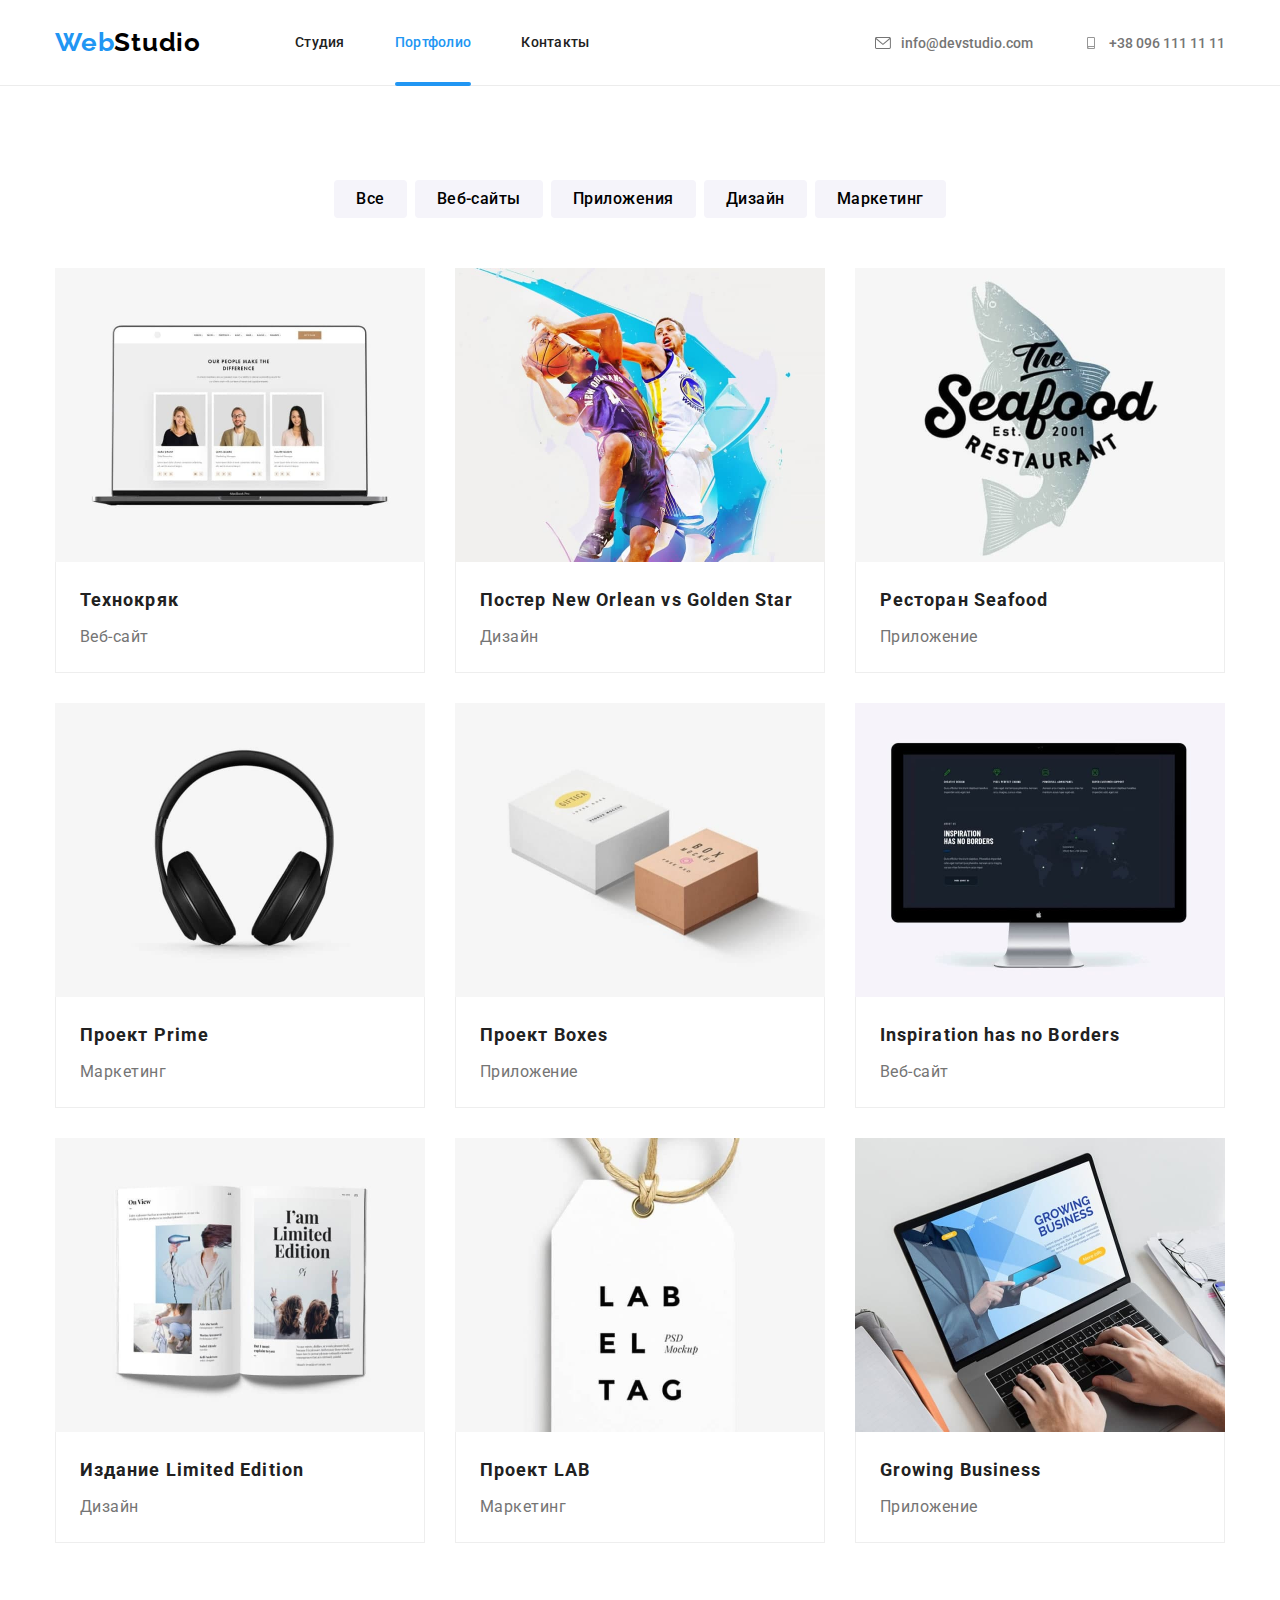
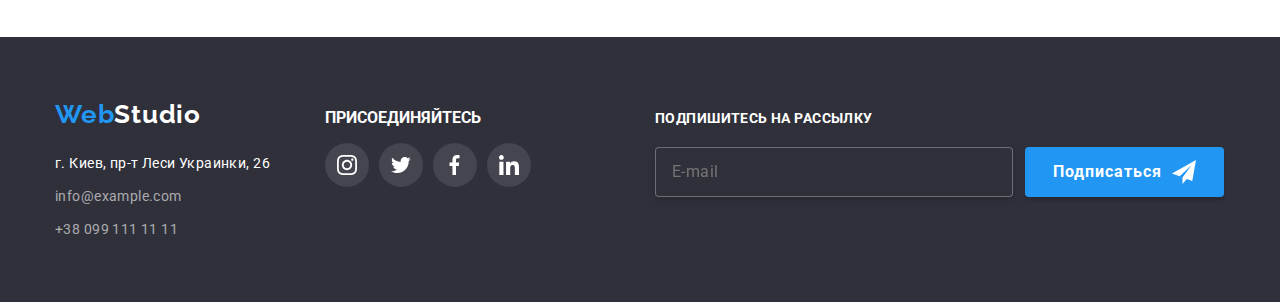
==== commit 3e0b7a7a: "pravki 6.10 17:10" ====
--- a/portfolio.html
+++ b/portfolio.html
@@ -87,7 +87,7 @@
 
           <ul class="pic-list">
             <li class="portfolio-box">
-              <a>
+              <a class="pic-list-portfolio-a" href="">
                 <div class="portfolio-box-div animate__animated">
                   <img
                     class="portfolio-box-img"
@@ -114,7 +114,7 @@
               </a>
             </li>
             <li class="portfolio-box">
-              <a>
+              <a class="pic-list-portfolio-a" href="">
                 <div class="portfolio-box-div animate__animated">
                   <img
                     class="portfolio-box-img"
@@ -141,7 +141,7 @@
               </a>
             </li>
             <li class="portfolio-box">
-              <a>
+              <a class="pic-list-portfolio-a" href="">
                 <div class="portfolio-box-div animate__animated">
                   <img
                     class="portfolio-box-img"
@@ -169,7 +169,7 @@
               </a>
             </li>
             <li class="portfolio-box">
-              <a>
+              <a class="pic-list-portfolio-a" href="">
                 <div class="portfolio-box-div animate__animated">
                   <img
                     class="portfolio-box-img"
@@ -197,7 +197,7 @@
               </a>
             </li>
             <li class="portfolio-box">
-              <a>
+              <a class="pic-list-portfolio-a" href="">
                 <div class="portfolio-box-div animate__animated">
                   <img
                     class="portfolio-box-img"
@@ -225,7 +225,7 @@
               </a>
             </li>
             <li class="portfolio-box">
-              <a>
+              <a class="pic-list-portfolio-a" href="">
                 <div class="portfolio-box-div animate__animated">
                   <img
                     class="portfolio-box-img"
@@ -253,7 +253,7 @@
               </a>
             </li>
             <li class="portfolio-box">
-              <a>
+              <a class="pic-list-portfolio-a" href="">
                 <div class="portfolio-box-div animate__animated">
                   <img
                     class="portfolio-box-img"
@@ -281,7 +281,7 @@
               </a>
             </li>
             <li class="portfolio-box">
-              <a>
+              <a class="pic-list-portfolio-a" href="">
                 <div class="portfolio-box-div animate__animated">
                   <img
                     class="portfolio-box-img"
@@ -309,7 +309,7 @@
               </a>
             </li>
             <li class="portfolio-box">
-              <a>
+              <a class="pic-list-portfolio-a" href="">
                 <div class="portfolio-box-div animate__animated">
                   <img
                     class="portfolio-box-img"
@@ -341,79 +341,73 @@
       </section>
     </main>
 
-    <footer class="podval">
+    <footer class="footer">
       <div class="container footer-con">
-
-        <div class="footer-left-side">
-          <ul class="footer-ul-left-side">
-            <li class="footer-left-side-li">
-              <div class="div-button-and-adress">
-                <a class="lowwebstudio" href="./index.html"
-                  >Web<span class="webstudio-low">Studio</span></a
-                >
-      
-                <address>
-                  <ul class="footer-adress">
-                    <li class="addr-prop">
-                      <p>г. Киев, пр-т Леси Украинки, 26</p>
-                    </li>
-      
-                    <li class="li-footer">
-                      <a class="footer-adress-prop" href="mailto:info@devstudio.com"
-                        >info@example.com</a
-                      >
-                    </li>
-      
-                    <li class="li-footer">
-                      <a class="footer-adress-prop" href="tel:+380961111111"
-                        >+38 099 111 11 11</a
-                      >
-                    </li>
-                  </ul>
-                </address>
-              </div>
-            </li>
-            <li class="footer-left-side-li">
-              <div class="join-us">
-                <p class="p-join-us">ПРИСОЕДИНЯЙТЕСЬ</p>
-                <ul class="social-links-list-footer">
-                  <li>
-                    <a class="buttons-social-links-footer" href="">
-                      <svg class="icons-social-links-footer">
-                        <use href="./img/symbol-defs.svg#icon-instagram"></use>
-                      </svg>
-                    </a>
-                  </li>
-                  <li>
-                    <a class="buttons-social-links-footer" href="">
-                      <svg class="icons-social-links-footer">
-                        <use href="./img/symbol-defs.svg#icon-twitter"></use>
-                      </svg>
-                    </a>
-                  </li>
-                  <li>
-                    <a class="buttons-social-links-footer" href="">
-                      <svg class="icons-social-links-footer">
-                        <use href="./img/symbol-defs.svg#icon-fbook"></use>
-                      </svg>
-                    </a>
-                  </li>
-                  <li>
-                    <a class="buttons-social-links-footer" href="">
-                      <svg class="icons-social-links-footer">
-                        <use href="./img/symbol-defs.svg#icon-in"></use>
-                      </svg>
-                    </a>
-                  </li>
-                </ul>
-              </div>
-            </li>
-          </ul>
+        <div class="footer-two-sides left">
+          <div class="div-button-and-adress">
+            <a class="lowwebstudio" href="./index.html"
+              >Web<span class="webstudio-low">Studio</span></a
+            >
+  
+            <address>
+              <ul class="footer-adress">
+                <li class="addr-prop">
+                  <p>г. Киев, пр-т Леси Украинки, 26</p>
+                </li>
+  
+                <li class="li-footer">
+                  <a class="footer-adress-prop" href="mailto:info@devstudio.com"
+                    >info@example.com</a
+                  >
+                </li>
+  
+                <li class="li-footer">
+                  <a class="footer-adress-prop" href="tel:+380961111111"
+                    >+38 099 111 11 11</a
+                  >
+                </li>
+              </ul>
+            </address>
+          </div>
+
+          <div class="join-us">
+            <p class="p-join-us">ПРИСОЕДИНЯЙТЕСЬ</p>
+            <ul class="social-links-list-footer">
+              <li class="footer-social-links-li">
+                <a class="buttons-social-links-footer" href="">
+                  <svg class="icons-social-links-footer">
+                    <use href="./img/symbol-defs.svg#icon-instagram"></use>
+                  </svg>
+                </a>
+              </li>
+              <li class="footer-social-links-li">
+                <a class="buttons-social-links-footer" href="">
+                  <svg class="icons-social-links-footer">
+                    <use href="./img/symbol-defs.svg#icon-twitter"></use>
+                  </svg>
+                </a>
+              </li>
+              <li class="footer-social-links-li">
+                <a class="buttons-social-links-footer" href="">
+                  <svg class="icons-social-links-footer">
+                    <use href="./img/symbol-defs.svg#icon-fbook"></use>
+                  </svg>
+                </a>
+              </li>
+              <li class="footer-social-links-li">
+                <a class="buttons-social-links-footer" href="">
+                  <svg class="icons-social-links-footer">
+                    <use href="./img/symbol-defs.svg#icon-in"></use>
+                  </svg>
+                </a>
+              </li>
+            </ul>
+          </div>
+
         </div>
-
-        <div class="footer-right-side">
+        <div class="footer-two-sides">
+          <p class="footer-form-right-side-p">Подпишитесь на рассылку</p>
           <form action="#" class="footer-form">
-            <p class="footer-form-right-side-p">Подпишитесь на рассылку</p>
 <div class="footer-form-right-side-mailandbut">
 <label class="footer-div-right-side-mail-label">
     <input name="user_mail" type="email" class="footer-form-input" placeholder="E-mail" required>
@@ -429,6 +423,7 @@
 
 
         </form>
+
         </div>
 
       </div>
--- a/css/styles-new.css
+++ b/css/styles-new.css
@@ -106,8 +106,9 @@
   justify-content: center;
   margin-bottom: 50px;
 }
-h2 {
-
+
+a {
+  text-decoration: none;
 }
 
 /*  =============END TECH PART==============  */
@@ -305,9 +306,7 @@
 
 .hero-content {
 
-  display: flex;
-  flex-direction: column;
-  align-items: center;
+text-align: center;
 
   max-width: 696px;
 }
@@ -589,9 +588,6 @@
 }
 
 .client-links {
-  display: flex;
-  justify-content: center;
-  align-items: center;
   margin-left: 30px;
   margin-top: 30px;
   flex-basis: calc((100% - 180px) / 6);
@@ -608,7 +604,7 @@
 }
 
 .client-links-border {
-  width: 170px;
+  width: 100%;
   height: 92px;
   border: 1px solid var(--for-small-pics);
   border-radius: 4px;
@@ -637,9 +633,8 @@
 }
 
 
+
 .buttons-social-links {
-  padding: 0;
-  border: none;
   border-radius: 50%;
   width: 44px;
   height: 44px;
@@ -647,7 +642,6 @@
   display: flex;
   justify-content: center;
   align-items: center;
-  cursor: pointer;
   transition-property: background-color, fill;
   transition-duration: 250ms;
   transition-timing-function: cubic-bezier(0.4, 0, 0.2, 1);
@@ -665,16 +659,17 @@
 /*  =============END OUR CLIENTS PART==============  */
 
 /*  =============FOOTER PART==============  */
-.podval {
+.footer {
   background-color: var(--bg-color);
-}
-
-.footer-con {
   padding-top: 60px;
   padding-bottom: 60px;
+}
+
+.footer-con {
   display: flex;
   background-color: var(--bg-color);
   justify-content: space-between;
+  align-items: baseline;
 }
 
 
@@ -739,7 +734,6 @@
   line-height: 1.36;
   margin-bottom: 20px;
   color: var(--white-color);
-  margin-top: 12px;
 }
 
 .buttons-social-links-footer {
@@ -752,11 +746,17 @@
   display: flex;
   justify-content: center;
   align-items: center;
-  cursor: pointer;
-  margin-right: 10px;
   transition-property: background-color;
   transition-duration: 250ms;
   transition-timing-function: cubic-bezier(0.4, 0, 0.2, 1);
+}
+
+.footer-social-links-li {
+  margin-right: 10px;
+}
+
+.footer-social-links-li:last-child {
+  margin-right: 0px;
 }
 
 .social-links-list-footer {
@@ -832,7 +832,7 @@
   color: var(--content-color);
 }
 
-.podval-portfolio {
+.footer-portfolio {
   background: var(--bg-color);
 }
 
@@ -873,6 +873,11 @@
     1px 4px 6px rgba(0, 0, 0, 0.16);
 }
 
+.pic-list-portfolio-a:focus {
+  box-shadow: 0px 1px 1px rgba(0, 0, 0, 0.12), 0px 4px 4px rgba(0, 0, 0, 0.06),
+  1px 4px 6px rgba(0, 0, 0, 0.16);
+}
+
 .portfolio {
   padding-top: 94px;
 }
@@ -885,8 +890,8 @@
 }
 
 .portfolio-box-div {
-  display: flex;
   position: relative;
+  overflow: hidden;
 }
 
 .portfolio-pic-hover-p {
@@ -913,7 +918,13 @@
   transition-timing-function: cubic-bezier(0.4, 0, 0.2, 1);
 }
 
-.portfolio-box:hover .image-overlay {
+.pic-list-portfolio-a:hover .image-overlay {
+  opacity: 1;
+  height: 100%;
+  animation-play-state: running;
+}
+
+.pic-list-portfolio-a:focus .image-overlay{
   opacity: 1;
   height: 100%;
   animation-play-state: running;
@@ -1018,11 +1029,13 @@
 display: flex;
 justify-content: start;
 align-items: center;
+letter-spacing: 0.03em;
 }
 
 .modal-btn-kostil {
   display: flex;
-  justify-content: center;
+align-items: center;
+  flex-direction: column;
 }
 
 .modal-form .modal-form-btn {
@@ -1063,14 +1076,9 @@
     flex-basis: calc((100% - 140px) / 2);
 }
 
-.join-us {
-  padding-top: 12px;
-  }
 
 
   .p-join-us {
-    width: 145px;
-    height: 16px;
     font-weight: 700;
     line-height: 1.36;
     margin-bottom: 20px;
@@ -1144,10 +1152,32 @@
   font-size: 16px;
   line-height: 1.87;
   letter-spacing: 0.06em;
+  cursor: pointer;
   }
 
   .footer-icon-telegram {
     width: 24px;
     height: 24px;
     margin-left: 10px;
+  }
+
+
+  .div-button-and-adress {
+    flex-basis: calc((100% - 30px) / 2);
+  }
+
+.join-us {
+  flex-basis: calc((100% - 30px) / 2);
+}
+
+  .footer-two-sides {
+    flex-basis: calc((100% - 30px) / 2);
+    display: flex;
+    flex-direction: column;
+    justify-content: start;
+    align-items: baseline;
+  }
+
+  .left {
+    flex-direction: row;
   }